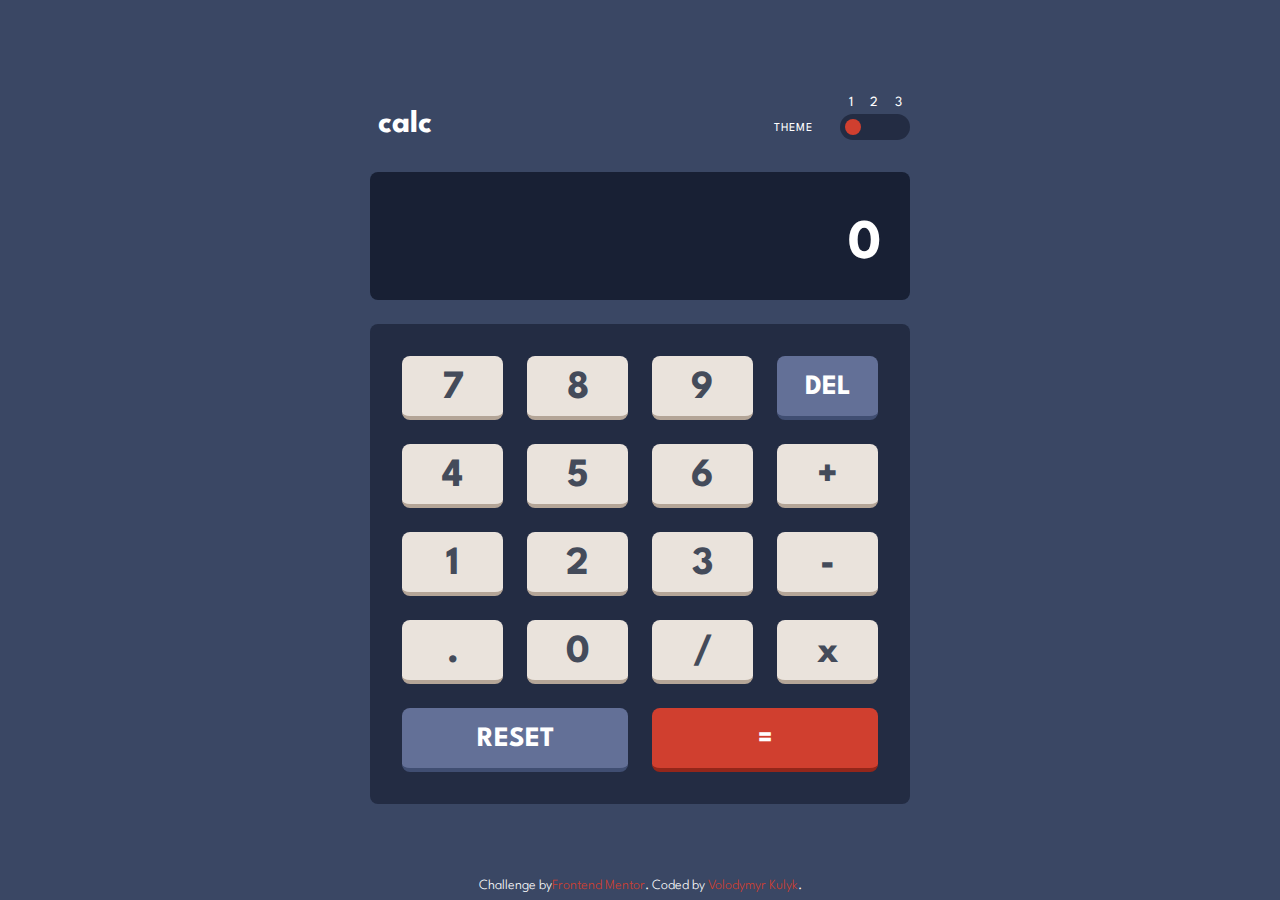
==== index.html @ 95973ef3 "Add files via upload" ====
<!doctype html><html lang="en"><head><meta charset="utf-8"/><link rel="icon" href="/favicon-32x32.png"/><meta name="viewport" content="width=device-width,initial-scale=1"/><meta name="theme-color" content="#000000"/><meta name="description" content="Web site created using create-react-app"/><link rel="apple-touch-icon" href="/logo192.png"/><link rel="manifest" href="/manifest.json"/><title>Frontend Mentor | Calculator app</title><link rel="preconnect" href="https://fonts.googleapis.com"/><link rel="preconnect" href="https://fonts.gstatic.com" crossorigin/><link href="https://fonts.googleapis.com/css2?family=League+Spartan:wght@300;400;700&display=swap" rel="stylesheet"/><script defer="defer" src="/static/js/main.c0072b0e.js"></script><link href="/static/css/main.1bae4f2f.css" rel="stylesheet"></head><body><noscript>You need to enable JavaScript to run this app.</noscript><div id="root" class="App Theme1" style="transition-duration:.4s"></div></body></html>
---- static/css/main.1bae4f2f.css ----
*{box-sizing:border-box;margin:0;padding:0}.App{align-items:center;background-color:var(--bg-main);display:flex;font-family:League Spartan,sans-serif;justify-content:center;min-height:100vh;min-width:280px;padding:30px 25px;position:relative}.Theme1{--bg-main:#3a4764;--bg-keypad:#232c43;--bg-screen:#182034;--key-bg-1:#637097;--key-bg-1-hover:#a2b3e1;--key-shadow-1:#404e72;--key-bg-2:#d03f2f;--key-bg-2-hover:#f96c5b;--key-shadow-2:#93261a;--key-bg-3:#eae3dc;--key-bg-3-hover:#fff;--key-shadow-3:#b4a597;--text-1:#fff;--text-2:#444b5a;--text-3:#fff;--text-4:#fff}.Theme2{--bg-main:#e6e6e6;--bg-keypad:#d1cccc;--bg-screen:#ededed;--key-bg-1:#377f86;--key-bg-1-hover:#62b5bd;--key-shadow-1:#1b5f65;--key-bg-2:#ca5502;--key-bg-2-hover:#ff8b38;--key-shadow-2:#893901;--key-bg-3:#e5e4e1;--key-bg-3-hover:#fff;--key-shadow-3:#a69d91;--text-1:#35352c;--text-2:#35352c;--text-3:#fff;--text-4:#fff}.Theme3{--bg-main:#160628;--bg-keypad:#1d0934;--bg-screen:#1d0934;--key-bg-1:#58077d;--key-bg-1-hover:#8631b0;--key-shadow-1:#bc15f4;--key-bg-2:#00e0d1;--key-bg-2-hover:#92fff9;--key-shadow-2:#6cf9f2;--key-bg-3:#341c4f;--key-bg-3-hover:#6b34ac;--key-shadow-3:#871c9c;--text-1:#ffe53d;--text-2:#ffe53d;--text-3:#fff;--text-4:#000}.Calculator{margin:auto;max-width:540px;min-width:280px;width:100%;z-index:5}.Attribution{align-items:flex-end;color:var(--text-1);display:flex;font-size:12px;font-weight:300;height:100%;margin:auto;padding-bottom:8px;position:absolute;text-align:center}.Attribution a{color:var(--key-bg-2);text-decoration:none}@media screen and (min-width:576px){.Attribution{font-size:14px}}.Navbar_navbar__WVo\+8{align-items:center;color:var(--text-1);display:flex;height:44px;justify-content:space-between;width:100%}.Navbar_title__1U1Rl{font-size:32px;font-weight:700;margin:10px 0 auto 7px;-webkit-user-select:none;user-select:none}.Navbar_theme__baARn{align-items:center;display:flex}.Navbar_theme__baARn label{font-size:12px;letter-spacing:1px;margin:auto 27px 6px 0;text-transform:uppercase;-webkit-user-select:none;user-select:none}.Navbar_themeValues__a\+Lvk{display:flex;flex-direction:column;height:44px;justify-content:space-between;width:70px}.Navbar_datalist__MdJLC{display:flex;font-size:12px;justify-content:space-around;-webkit-user-select:none;user-select:none}.Navbar_datalist__MdJLC option{-webkit-transform:translateY(2px);transform:translateY(2px)}input:focus{outline:none}input[type=range]{-webkit-appearance:none;appearance:none;background-color:var(--bg-keypad);border-radius:13px;cursor:pointer;height:26px;padding:5px;width:100%}input[type=range]::-webkit-slider-thumb{-webkit-appearance:none;background:var(--key-bg-2);border-radius:50%;height:16px;width:16px}input[type=range]:hover::-webkit-slider-thumb{background:var(--key-bg-2-hover)}input[type=range]::-moz-range-thumb{background:var(--key-bg-2);border:none;border-radius:50%;height:16px;width:16px}input[type=range]:hover::-moz-range-thumb{background:var(--key-bg-2-hover)}@media screen and (min-width:576px){.Navbar_title__1U1Rl{margin:14px 0 auto 8px}.Navbar_datalist__MdJLC{font-size:14px}.Navbar_datalist__MdJLC option{-webkit-transform:translateY(0);transform:translateY(0)}}.Screen_screen__EqtIw{background-color:var(--bg-screen);border-radius:8px;display:flex;flex-direction:column;height:88px;justify-content:space-between;margin:32px 0 24px;overflow:auto;padding:8px 24px;text-align:right;width:100%}.Screen_divideByZero__P-r0b{color:var(--key-bg-2);font-size:14px;-webkit-user-select:none;user-select:none}.Screen_inputValue__Hznby{color:var(--text-1);font-size:40px;font-weight:700;letter-spacing:-1px}.Screen_previouslyValue__TIFFy{color:var(--key-shadow-3);font-size:18px;line-height:10px}@media screen and (min-width:576px){.Screen_screen__EqtIw{height:128px;padding:12px 30px}.Screen_divideByZero__P-r0b{font-size:18px}.Screen_inputValue__Hznby{font-size:56px}.Screen_previouslyValue__TIFFy{font-size:24px}}.Keypad_keypad__OsSCy{grid-gap:13px;background-color:var(--bg-keypad);border-radius:8px;display:grid;gap:13px;grid-template-columns:repeat(4,1fr);padding:24px;width:100%}.Keypad_btn__f8XQl{background-color:var(--key-bg-3);border:none;border-bottom:4px solid var(--key-shadow-3);height:64px}.Keypad_btnActive__HNKS\+,.Keypad_btn__f8XQl{border-radius:8px;color:var(--text-2);cursor:pointer;font-family:League Spartan,sans-serif;font-size:30px;font-weight:700;padding-top:8px;-webkit-user-select:none;user-select:none;width:100%}.Keypad_btnActive__HNKS\+{border:none;border-bottom:2px solid var(--key-shadow-3);height:62px;outline:none;-webkit-transform:translateY(2px);transform:translateY(2px)}.Keypad_btnActive__HNKS\+,.Keypad_btn__f8XQl:hover{background-color:var(--key-bg-3-hover)}.Keypad_btnDel__VrC\+X{background-color:var(--key-bg-1);border:none;border-bottom:4px solid var(--key-shadow-1);height:64px}.Keypad_btnDelActive__brprD,.Keypad_btnDel__VrC\+X{border-radius:8px;color:var(--text-3);cursor:pointer;font-family:League Spartan,sans-serif;font-size:20px;font-weight:700;padding-top:0;-webkit-user-select:none;user-select:none;width:100%}.Keypad_btnDelActive__brprD{background-color:var(--key-bg-1-hover);border:none;border-bottom:2px solid var(--key-shadow-1);height:62px;outline:none;-webkit-transform:translateY(2px);transform:translateY(2px)}.Keypad_btnReset__6ptYu{background-color:var(--key-bg-1);border:none;border-bottom:4px solid var(--key-shadow-1);height:64px}.Keypad_btnResetActive__kXUo0,.Keypad_btnReset__6ptYu{border-radius:8px;color:var(--text-3);cursor:pointer;font-family:League Spartan,sans-serif;font-size:20px;font-weight:700;grid-column:1/3;padding-top:0;-webkit-user-select:none;user-select:none;width:100%}.Keypad_btnResetActive__kXUo0{border:none;border-bottom:2px solid var(--key-shadow-1);height:62px;outline:none;-webkit-transform:translateY(2px);transform:translateY(2px)}.Keypad_btnDel__VrC\+X:hover,.Keypad_btnResetActive__kXUo0,.Keypad_btnReset__6ptYu:hover{background-color:var(--key-bg-1-hover)}.Keypad_btnEqual__avWuX{background-color:var(--key-bg-2);border:none;border-bottom:4px solid var(--key-shadow-2);height:64px}.Keypad_btnEqualActive__gx\+fb,.Keypad_btnEqual__avWuX{border-radius:8px;color:var(--text-4);cursor:pointer;font-family:League Spartan,sans-serif;font-size:20px;font-weight:700;grid-column:3/5;padding-top:0;-webkit-user-select:none;user-select:none;width:100%}.Keypad_btnEqualActive__gx\+fb{border:none;border-bottom:2px solid var(--key-shadow-2);height:62px;outline:none;-webkit-transform:translateY(2px);transform:translateY(2px)}.Keypad_btnEqualActive__gx\+fb,.Keypad_btnEqual__avWuX:hover{background-color:var(--key-bg-2-hover)}.Keypad_btnDel__VrC\+X:active,.Keypad_btnEqual__avWuX:active,.Keypad_btnReset__6ptYu:active,.Keypad_btn__f8XQl:active{border-bottom-width:2px;height:62px;-webkit-transform:translateY(2px);transform:translateY(2px)}.Keypad_btnDel__VrC\+X:focus,.Keypad_btnEqual__avWuX:focus,.Keypad_btnReset__6ptYu:focus,.Keypad_btn__f8XQl:focus{outline:none}@media screen and (min-width:576px){.Keypad_keypad__OsSCy{gap:24px;padding:32px}.Keypad_btnActive__HNKS\+,.Keypad_btn__f8XQl{font-size:40px;padding-top:4px}.Keypad_btnDelActive__brprD,.Keypad_btnDel__VrC\+X,.Keypad_btnEqualActive__gx\+fb,.Keypad_btnEqual__avWuX,.Keypad_btnResetActive__kXUo0,.Keypad_btnReset__6ptYu{font-size:28px;padding-top:2px}}
/*# sourceMappingURL=main.1bae4f2f.css.map*/
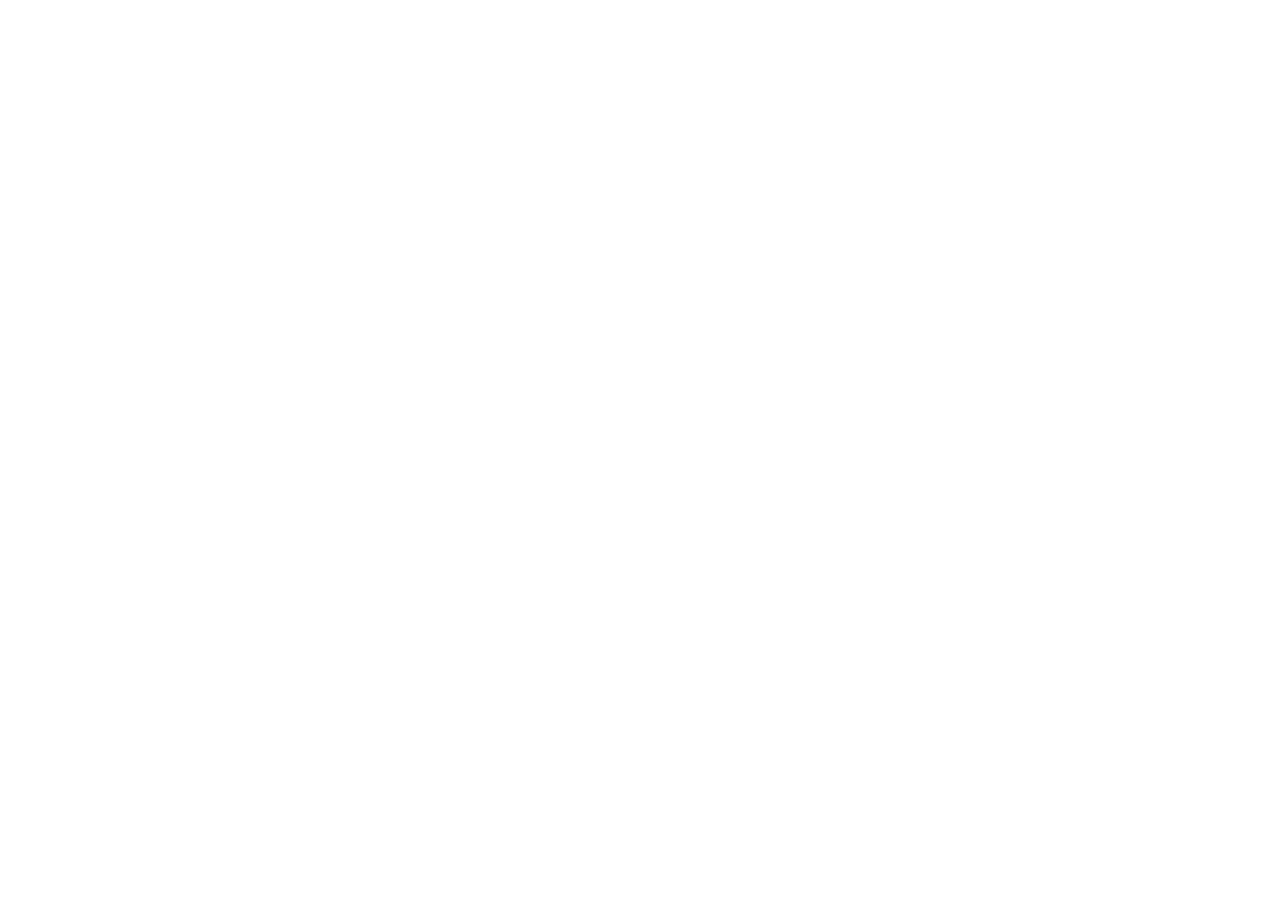
==== commit a789750b: "Add files via upload" ====
--- a/index.html
+++ b/index.html
@@ -1 +1 @@
-<!doctype html><html lang="en"><head><meta charset="utf-8"/><link rel="icon" href="/favicon-32x32.png"/><meta name="viewport" content="width=device-width,initial-scale=1"/><meta name="theme-color" content="#000000"/><meta name="description" content="Web site created using create-react-app"/><link rel="apple-touch-icon" href="/logo192.png"/><link rel="manifest" href="/manifest.json"/><title>Frontend Mentor | Calculator app</title><link rel="preconnect" href="https://fonts.googleapis.com"/><link rel="preconnect" href="https://fonts.gstatic.com" crossorigin/><link href="https://fonts.googleapis.com/css2?family=League+Spartan:wght@300;400;700&display=swap" rel="stylesheet"/><script defer="defer" src="/static/js/main.c0072b0e.js"></script><link href="/static/css/main.1bae4f2f.css" rel="stylesheet"></head><body><noscript>You need to enable JavaScript to run this app.</noscript><div id="root" class="App Theme1" style="transition-duration:.4s"></div></body></html>+<!doctype html><html lang="en"><head><meta charset="utf-8"/><link rel="icon" href="/Frontend-Mentor-Calculator-App/favicon-32x32.png"/><meta name="viewport" content="width=device-width,initial-scale=1"/><meta name="theme-color" content="#000000"/><meta name="description" content="Web site created using create-react-app"/><link rel="apple-touch-icon" href="/Frontend-Mentor-Calculator-App/logo192.png"/><link rel="manifest" href="/Frontend-Mentor-Calculator-App/manifest.json"/><title>Frontend Mentor | Calculator app</title><link rel="preconnect" href="https://fonts.googleapis.com"/><link rel="preconnect" href="https://fonts.gstatic.com" crossorigin/><link href="https://fonts.googleapis.com/css2?family=League+Spartan:wght@300;400;700&display=swap" rel="stylesheet"/><script defer="defer" src="/Frontend-Mentor-Calculator-App/static/js/main.c0072b0e.js"></script><link href="/Frontend-Mentor-Calculator-App/static/css/main.1bae4f2f.css" rel="stylesheet"></head><body><noscript>You need to enable JavaScript to run this app.</noscript><div id="root" class="App Theme1" style="transition-duration:.4s"></div></body></html>